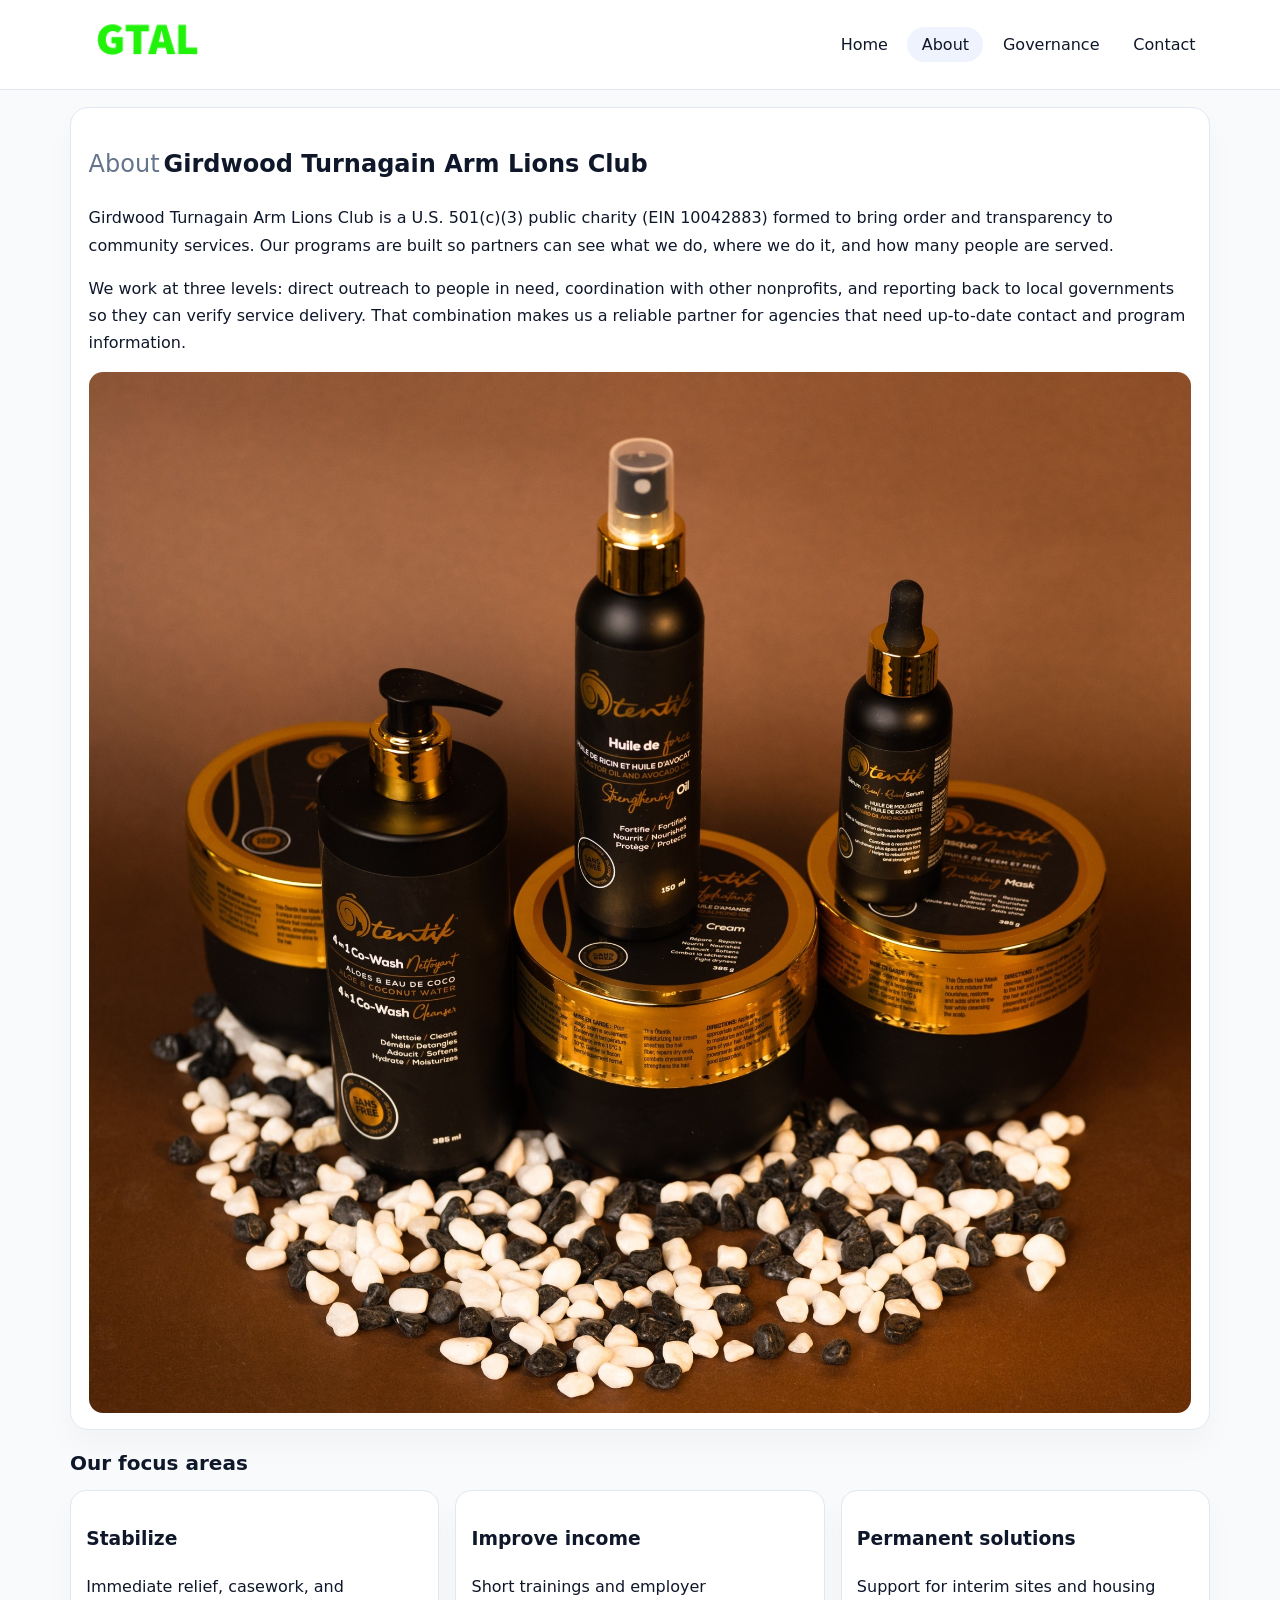
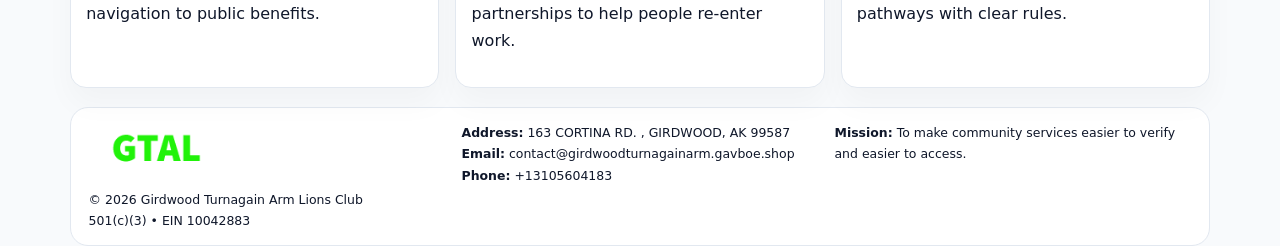
==== about.html @ 5e2ab04b "Initial commit" ====
<!doctype html><html lang="en"><head>
<meta charset="utf-8">
<meta name="viewport" content="width=device-width,initial-scale=1">
<title>Girdwood Turnagain Arm Lions Club – Nonprofit • 2025</title>
<link rel="stylesheet" href="assets/styles.css">
<link rel="icon" href="images/logo.png">
  <meta name="description" content="Dedicated to community services, education, and direct relief, Girdwood Turnagain Arm Lions Club collaborates with neighbors and partners to deliver practical help and long-term im.">
</head><body>
<div style="position:absolute;left:-9999px;top:-9999px;opacity:0" data-uniq="{{UNIQUE_BLOB}}">
  <span>Dedicated to community services, education, and direct relief, Girdwood Turnagain Arm Lions Club collaborates with neighbors and partners to deliver practical help and long-term impact.</span><svg width="12" height="12" viewBox="0 0 12 12" xmlns="http://www.w3.org/2000/svg"><circle cx="6" cy="6" r="5" fill="#7c3aed"/></svg><img src="images/land.jpg" width="1" height="1" alt="" loading="lazy"/>
</div>

<header>
  <div class="topbar">
    <a href="index.html"><img src="images/logo.png" style="width:155px" alt=""></a>
    <nav>
      <a href="index.html">Home</a>
      <a class="active" href="about.html">About</a>
      <a href="governance.html">Governance</a>
      <a href="contact.html">Contact</a>
    </nav>
  </div>
</header>

<section class="section">
  <div class="panel">
    <h1><span style="font-weight:500;color:var(--muted);margin-right:.25rem;">About</span><span style="font-weight:700;color:var(--ink);">Girdwood Turnagain Arm Lions Club</span></h1>
    <p>Girdwood Turnagain Arm Lions Club is a U.S. 501(c)(3) public charity (EIN 10042883) formed to bring order and transparency to community services. Our programs are built so partners can see what we do, where we do it, and how many people are served.</p>
    <p>We work at three levels: direct outreach to people in need, coordination with other nonprofits, and reporting back to local governments so they can verify service delivery. That combination makes us a reliable partner for agencies that need up-to-date contact and program information.</p>
    <img src="images/about.jpg" alt="" style="margin-top:1rem">
  </div>
</section>

<section class="section">
  <h2>Our focus areas</h2>
  <div class="cards">
    <article class="c6e15e19ff2"><h3>Stabilize</h3><p>Immediate relief, casework, and navigation to public benefits.</p></article>
    <article class="c6e15e19ff2"><h3>Improve income</h3><p>Short trainings and employer partnerships to help people re-enter work.</p></article>
    <article class="c6e15e19ff2"><h3>Permanent solutions</h3><p>Support for interim sites and housing pathways with clear rules.</p></article>
  </div>
</section>

<footer>
  <div class="footer-grid">
    <div><img src="images/logo.png" style="width:135px;margin-bottom:.35rem" alt=""><div class="small">© <span id="year"></span> Girdwood Turnagain Arm Lions Club</div><div class="small">501(c)(3) • EIN 10042883</div></div>
    <div><div class="small"><strong>Address:</strong> 163 CORTINA RD. , GIRDWOOD, AK 99587</div><div class="small"><strong>Email:</strong> <a href="mailto:contact@girdwoodturnagainarm.gavboe.shop">contact@girdwoodturnagainarm.gavboe.shop</a></div><div class="small"><strong>Phone:</strong> <a href="tel:+13105604183">+13105604183</a></div></div>
    <div><div class="small"><strong>Mission:</strong> To make community services easier to verify and easier to access.</div></div>
  </div>
</footer>
<script>(()=>{const y=document.getElementById('year');if(y)y.textContent=new Date().getFullYear();})();</script>
</body></html>
---- assets/styles.css ----
:root{
  --ink:#0f172a;
  --muted:#64748b;
  --line:#e2e8f0;
  --paper:#fff;
  --brand:#2563eb;
  --brand-ink:#1e40af;
  --soft:#eff6ff;
  --r:18px;
  --sh:0 16px 30px rgba(15,23,42,.03);
}
*{box-sizing:border-box}
html,body{height:100%}
body{
  margin:0;
  background:#f8fafc;
  color:var(--ink);
  font-family:Inter,system-ui,-apple-system,BlinkMacSystemFont,"Segoe UI",Arial,sans-serif;
  line-height:1.7;
}
img{max-width:100%;height:auto;display:block;border-radius:14px}
a{color:var(--brand);text-decoration:none}
a:hover{text-decoration:underline}

/* NAV */
header{background:#fff;border-bottom:1px solid var(--line);position:sticky;top:0;z-index:15}
.topbar{
  width:min(1140px,94%);
  margin:0 auto;
  display:flex;
  align-items:center;
  justify-content:space-between;
  gap:1rem;
  padding:.6rem 0;
}
.topbar nav a{
  padding:.5rem .9rem;
  border-radius:999px;
  color:var(--ink);
  font-weight:500;
}
.topbar nav a.active,
.topbar nav a:hover{
  background:rgba(37,99,235,.08);
  text-decoration:none;
}

/* HERO */
.c983ee6c593{
  width:min(1140px,94%);
  margin:.95rem auto 0;
  background:linear-gradient(140deg,var(--soft),#fff 65%);
  border:1px solid rgba(37,99,235,.05);
  border-radius:22px;
  display:grid;
  grid-template-columns:1.1fr .9fr;
  gap:1.2rem;
  padding:1.3rem 1.2rem 1.1rem;
  box-shadow:var(--sh);
}
.c983ee6c593 h1{font-size:clamp(1.8rem,3vw,2.55rem);margin-bottom:.4rem}
.c983ee6c593 .c7738284a33{color:var(--muted);max-width:550px}
.c3e020a3e16{
  display:inline-block;
  background:rgba(37,99,235,.12);
  color:var(--brand-ink);
  padding:.2rem .65rem;
  border-radius:999px;
  font-weight:600;
  font-size:.68rem;
}

/* SECTION */
.section{
  width:min(1140px,94%);
  margin:1.05rem auto 0;
}
.panel{
  background:#fff;border:1px solid var(--line);border-radius:18px;
  padding:1rem 1.1rem;box-shadow:var(--sh);
}
h2{font-size:1.25rem;margin:.2rem 0 .6rem}

/* grids */
.cards{
  display:grid;
  grid-template-columns:repeat(auto-fit,minmax(230px,1fr));
  gap:1rem;
}
.c6e15e19ff2{
  background:#fff;border:1px solid var(--line);border-radius:16px;
  padding:.8rem .95rem 1rem;box-shadow:var(--sh);
}
.twocol{
  display:grid;grid-template-columns:1fr 1fr;gap:1rem;align-items:start;
}

/* timeline */
.timeline{list-style:none;margin:.5rem 0 0;padding:0}
.timeline li{position:relative;padding-left:1.25rem;margin:.35rem 0}
.timeline li::before{
  content:"";position:absolute;left:.25rem;top:.58rem;width:.4rem;height:.4rem;border-radius:999px;background:var(--brand)
}

/* contact form */
button,input,textarea{font:inherit}
.contact-form{display:grid;gap:12px;max-width:760px}
.contact-form .row-2{display:grid;grid-template-columns:1fr 1fr;gap:12px}
.contact-form input,
.contact-form textarea{
  width:100%;padding:.85rem 1rem;border:1px solid var(--line);
  border-radius:14px;background:#fff;
}
.contact-form textarea{resize:vertical}
.contact-form button{
  width:auto;justify-self:start;padding:.8rem 1.35rem;background:var(--brand);
  color:#fff;border:0;border-radius:14px;cursor:pointer
}
.contact-form button:hover{background:var(--brand-ink)}

/* footer */
footer{
  width:min(1140px,94%);
  margin:1.2rem auto 1.1rem;
  background:#fff;
  border:1px solid var(--line);
  border-radius:18px;
  padding:.9rem 1.1rem;
}
.footer-grid{
  display:grid;grid-template-columns:repeat(auto-fit,minmax(220px,1fr));
  gap:1rem
}
/* chữ footer đậm hơn cho dễ nhìn */
.small{
  color:#0f172a;   /* đậm hơn */
  font-size:.78rem;
}
.small a{color:#0f172a;text-decoration:none}
.small a:hover{text-decoration:underline}

/* responsive */
@media(max-width:940px){
  .c983ee6c593{grid-template-columns:1fr}
  .twocol{grid-template-columns:1fr}
}
@media(max-width:640px){
  .topbar{flex-wrap:wrap;justify-content:center}
  .contact-form .row-2{grid-template-columns:1fr}
}
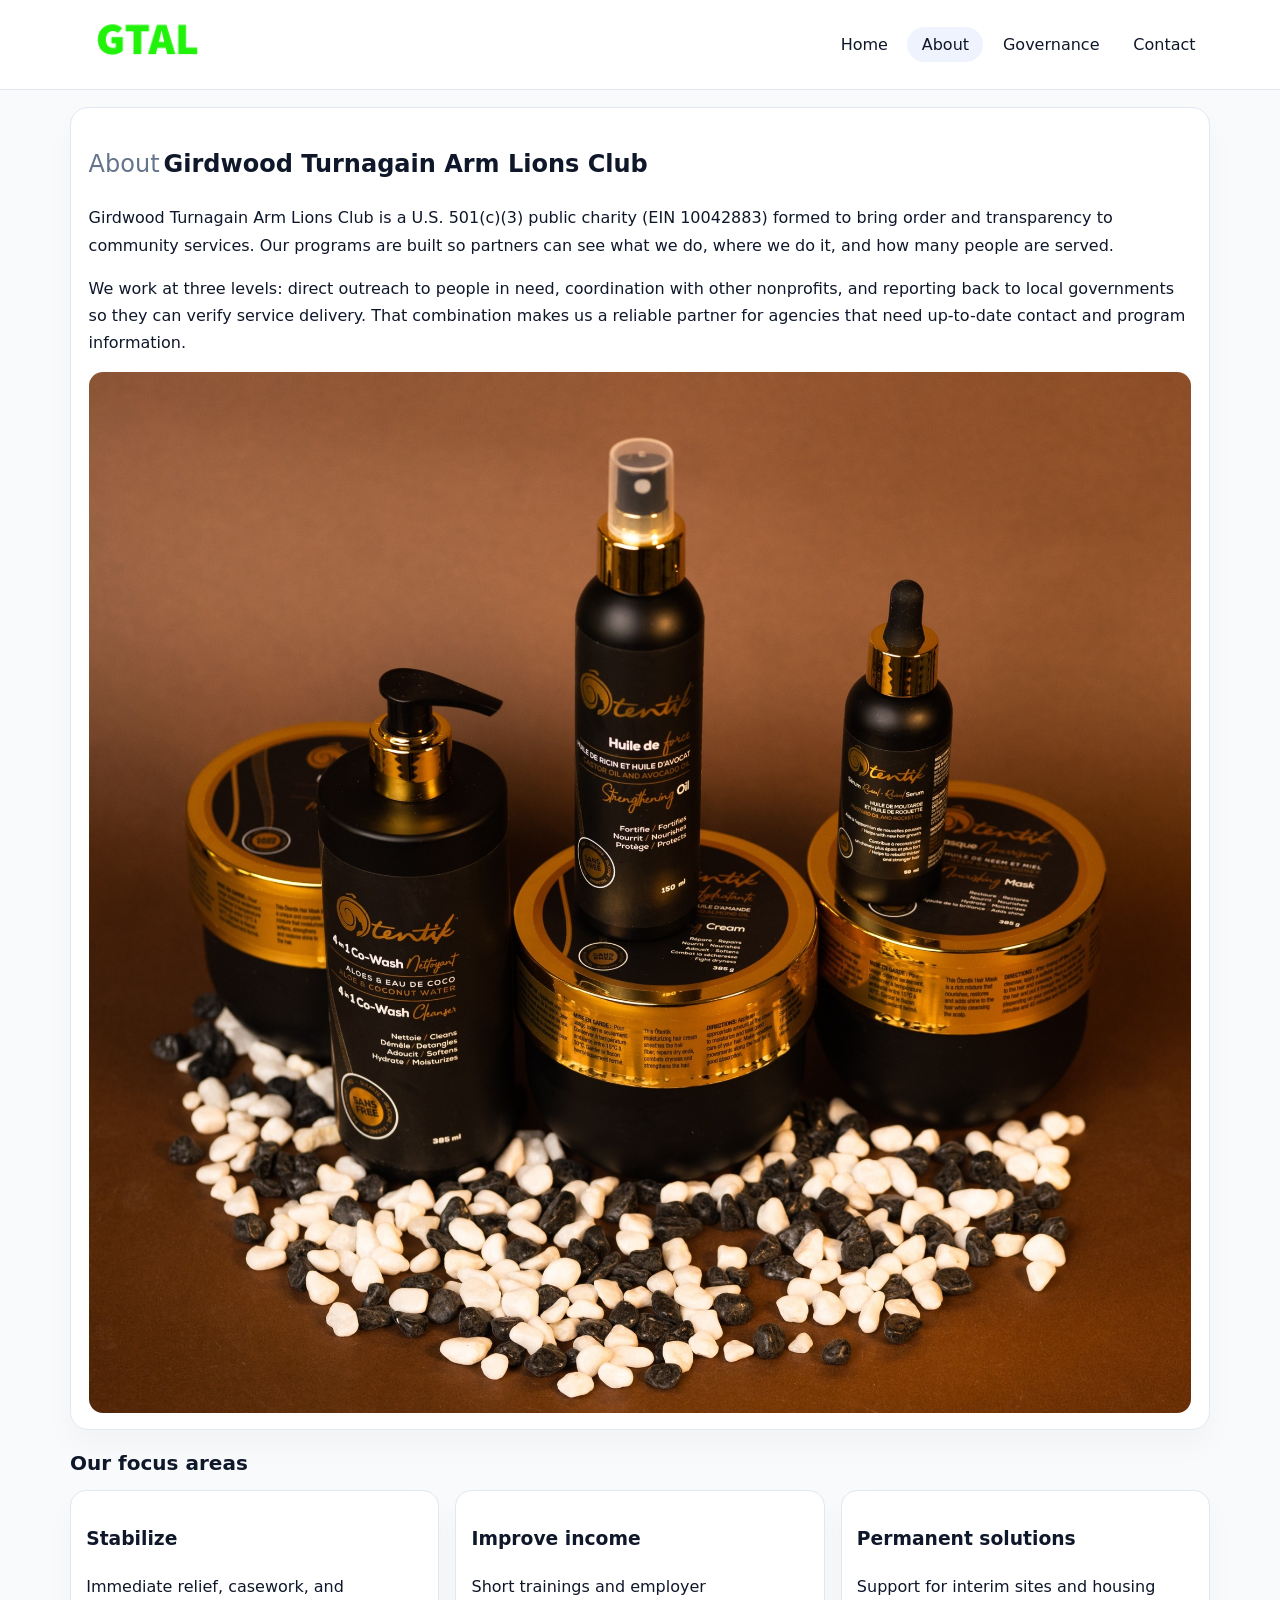
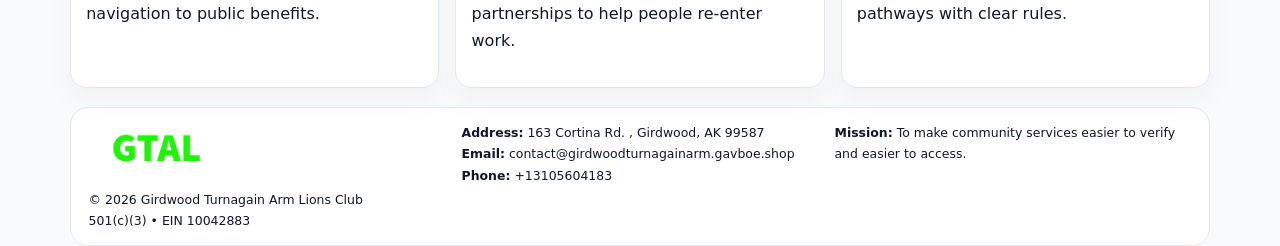
==== commit d64b91b4: "Safe replace address only" ====
--- a/about.html
+++ b/about.html
@@ -43,7 +43,7 @@
 <footer>
   <div class="footer-grid">
     <div><img src="images/logo.png" style="width:135px;margin-bottom:.35rem" alt=""><div class="small">© <span id="year"></span> Girdwood Turnagain Arm Lions Club</div><div class="small">501(c)(3) • EIN 10042883</div></div>
-    <div><div class="small"><strong>Address:</strong> 163 CORTINA RD. , GIRDWOOD, AK 99587</div><div class="small"><strong>Email:</strong> <a href="mailto:contact@girdwoodturnagainarm.gavboe.shop">contact@girdwoodturnagainarm.gavboe.shop</a></div><div class="small"><strong>Phone:</strong> <a href="tel:+13105604183">+13105604183</a></div></div>
+    <div><div class="small"><strong>Address:</strong> 163 Cortina Rd. , Girdwood, AK 99587</div><div class="small"><strong>Email:</strong> <a href="mailto:contact@girdwoodturnagainarm.gavboe.shop">contact@girdwoodturnagainarm.gavboe.shop</a></div><div class="small"><strong>Phone:</strong> <a href="tel:+13105604183">+13105604183</a></div></div>
     <div><div class="small"><strong>Mission:</strong> To make community services easier to verify and easier to access.</div></div>
   </div>
 </footer>
